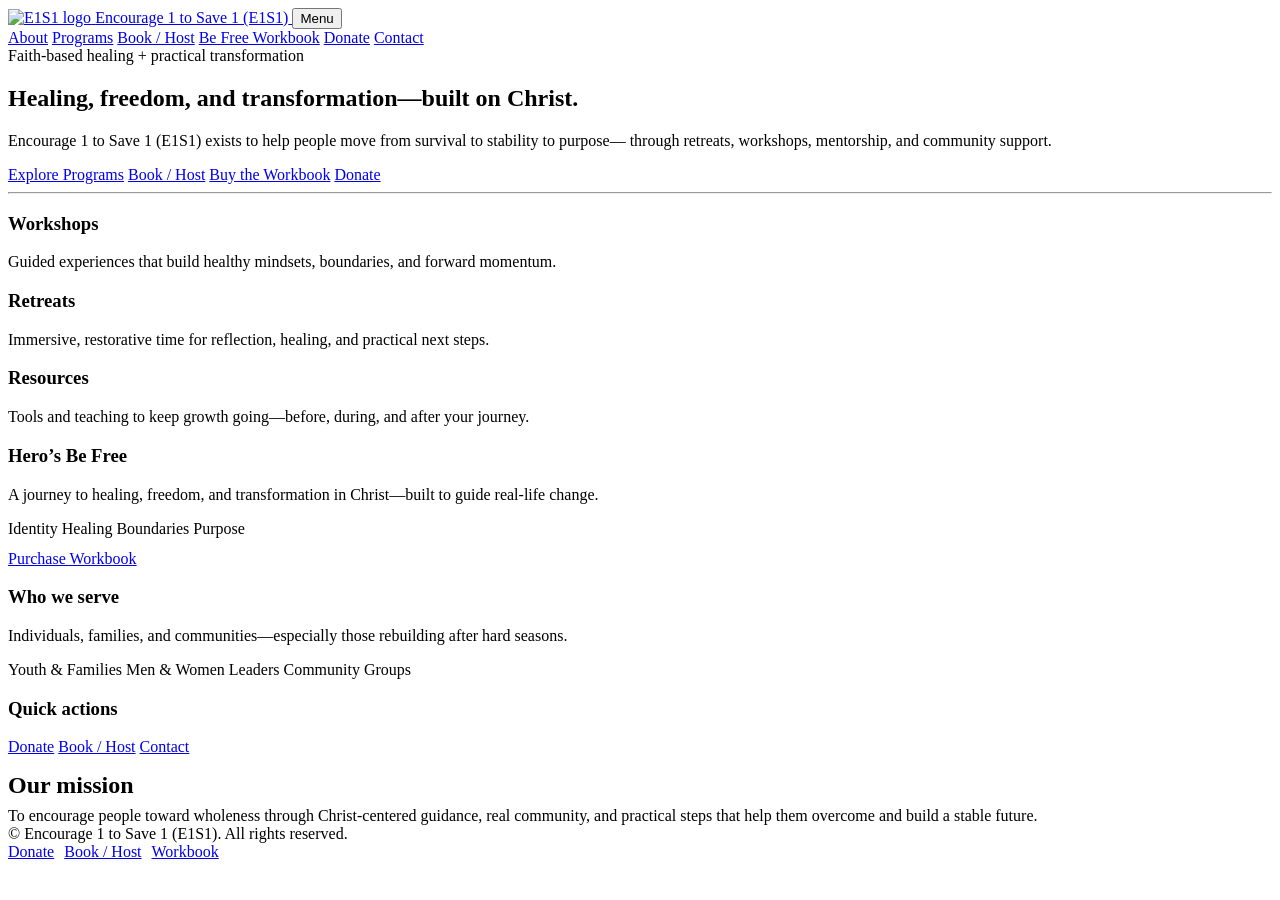
==== index.html @ 74c7cd7f "Add files via upload" ====
<!doctype html>
<html lang="en">
<head>
  <meta charset="utf-8" />
  <meta name="viewport" content="width=device-width,initial-scale=1" />
  <title>Encourage 1 to Save 1 (E1S1) | Healing, Freedom, Transformation</title>
  <meta name="description" content="Encourage 1 to Save 1 (E1S1) is a faith-based movement offering workshops, retreats, and resources that help people heal, grow, and walk in freedom." />
  <link rel="stylesheet" href="assets/css/styles.css" />
</head>
<body>
  <header class="nav">
    <div class="container nav-inner">
      <a class="brand" href="index.html" aria-label="E1S1 Home">
        <img src="assets/img/e1s1-logo.png" alt="E1S1 logo" />
        <span>Encourage 1 to Save 1 (E1S1)</span>
      </a>

      <button class="mobile-toggle" type="button" data-mobile-toggle>Menu</button>

      <nav class="nav-links" data-nav-links>
        <a href="about.html">About</a>
        <a href="programs.html">Programs</a>
        <a href="book.html">Book / Host</a>
        <a href="https://a.co/d/6dPCyoc" target="_blank" rel="noopener">Be Free Workbook</a>
        <a href="donate.html" class="nav-cta">Donate</a>
        <a href="contact.html">Contact</a>
      </nav>
    </div>
  </header>

  <main>
    <section class="hero">
      <div class="container hero-grid">
        <div class="hero-card">
          <div class="kicker"><span class="kicker-dot"></span> Faith-based healing + practical transformation</div>
          <h1>Healing, freedom, and transformation—built on Christ.</h1>
          <p class="lead">
            Encourage 1 to Save 1 (E1S1) exists to help people move from survival to stability to purpose—
            through retreats, workshops, mentorship, and community support.
          </p>

          <div class="actions">
            <a class="btn primary" href="programs.html">Explore Programs</a>
            <a class="btn" href="book.html">Book / Host</a>
            <a class="btn" href="https://a.co/d/6dPCyoc" target="_blank" rel="noopener">Buy the Workbook</a>
            <a class="btn" href="donate.html">Donate</a>
          </div>

          <hr class="sep" />
          <div class="grid-3">
            <div class="card">
              <h3>Workshops</h3>
              <p>Guided experiences that build healthy mindsets, boundaries, and forward momentum.</p>
            </div>
            <div class="card">
              <h3>Retreats</h3>
              <p>Immersive, restorative time for reflection, healing, and practical next steps.</p>
            </div>
            <div class="card">
              <h3>Resources</h3>
              <p>Tools and teaching to keep growth going—before, during, and after your journey.</p>
            </div>
          </div>
        </div>

        <div class="side-stack">
          <div class="mini">
            <h3>Hero’s Be Free</h3>
            <p>A journey to healing, freedom, and transformation in Christ—built to guide real-life change.</p>
            <div class="tag-row">
              <span class="tag">Identity</span>
              <span class="tag">Healing</span>
              <span class="tag">Boundaries</span>
              <span class="tag">Purpose</span>
            </div>
            <div style="margin-top:12px;">
              <a class="btn primary" href="https://a.co/d/6dPCyoc" target="_blank" rel="noopener" style="width:100%;">Purchase Workbook</a>
            </div>
          </div>

          <div class="mini">
            <h3>Who we serve</h3>
            <p>Individuals, families, and communities—especially those rebuilding after hard seasons.</p>
            <div class="tag-row">
              <span class="tag">Youth & Families</span>
              <span class="tag">Men & Women</span>
              <span class="tag">Leaders</span>
              <span class="tag">Community Groups</span>
            </div>
          </div>

          <div class="mini">
            <h3>Quick actions</h3>
            <p>
              <a class="btn" href="donate.html" style="width:100%;margin-top:10px;">Donate</a>
              <a class="btn" href="book.html" style="width:100%;margin-top:10px;">Book / Host</a>
              <a class="btn" href="contact.html" style="width:100%;margin-top:10px;">Contact</a>
            </p>
          </div>
        </div>
      </div>
    </section>

    <section class="section">
      <div class="container">
        <div class="hero-card">
          <h2 style="margin:0 0 8px;">Our mission</h2>
          <p class="lead" style="margin:0;">
            To encourage people toward wholeness through Christ-centered guidance, real community,
            and practical steps that help them overcome and build a stable future.
          </p>
        </div>
      </div>
    </section>
  </main>

  <footer class="footer">
    <div class="container footer-grid">
      <div>© <span data-year></span> Encourage 1 to Save 1 (E1S1). All rights reserved.</div>
      <div style="display:flex;gap:10px;flex-wrap:wrap;">
        <a href="donate.html">Donate</a>
        <a href="book.html">Book / Host</a>
        <a href="https://a.co/d/6dPCyoc" target="_blank" rel="noopener">Workbook</a>
      </div>
    </div>
  </footer>

  <script src="assets/js/main.js"></script>
</body>
</html>
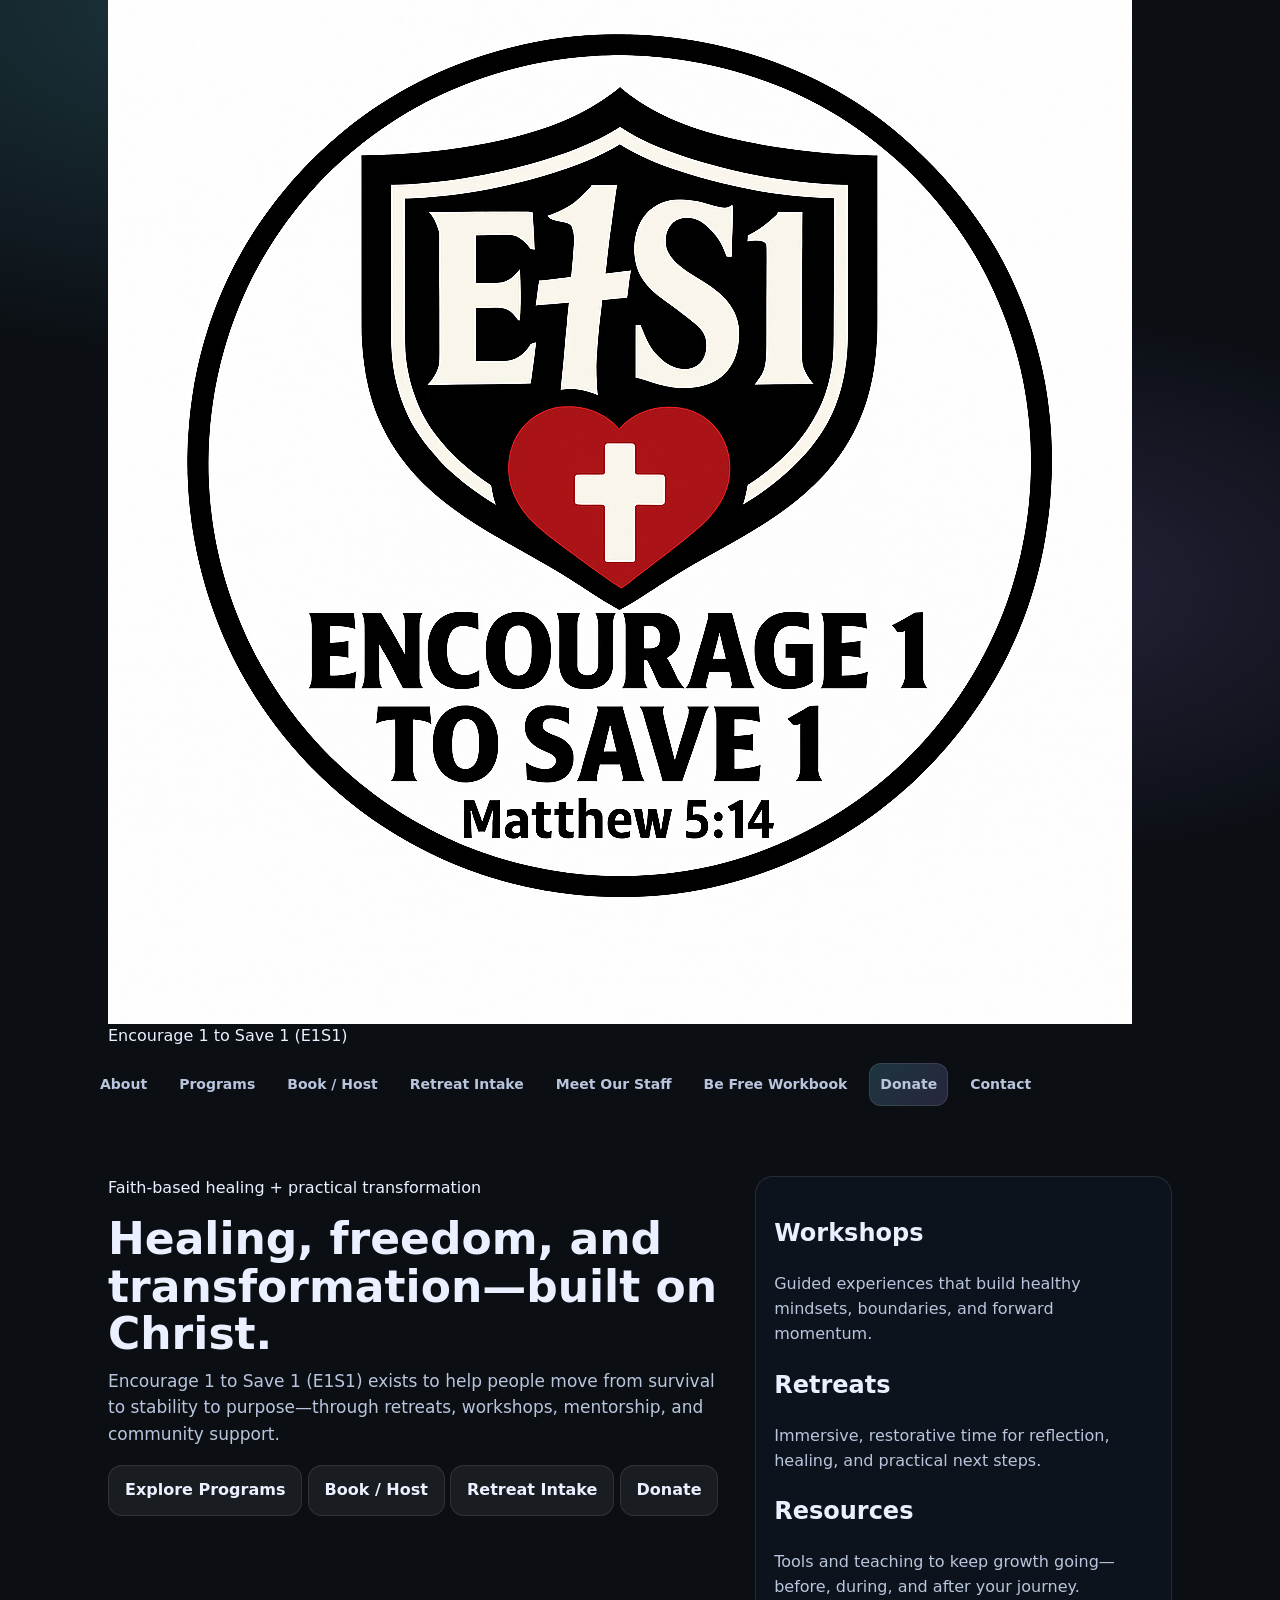
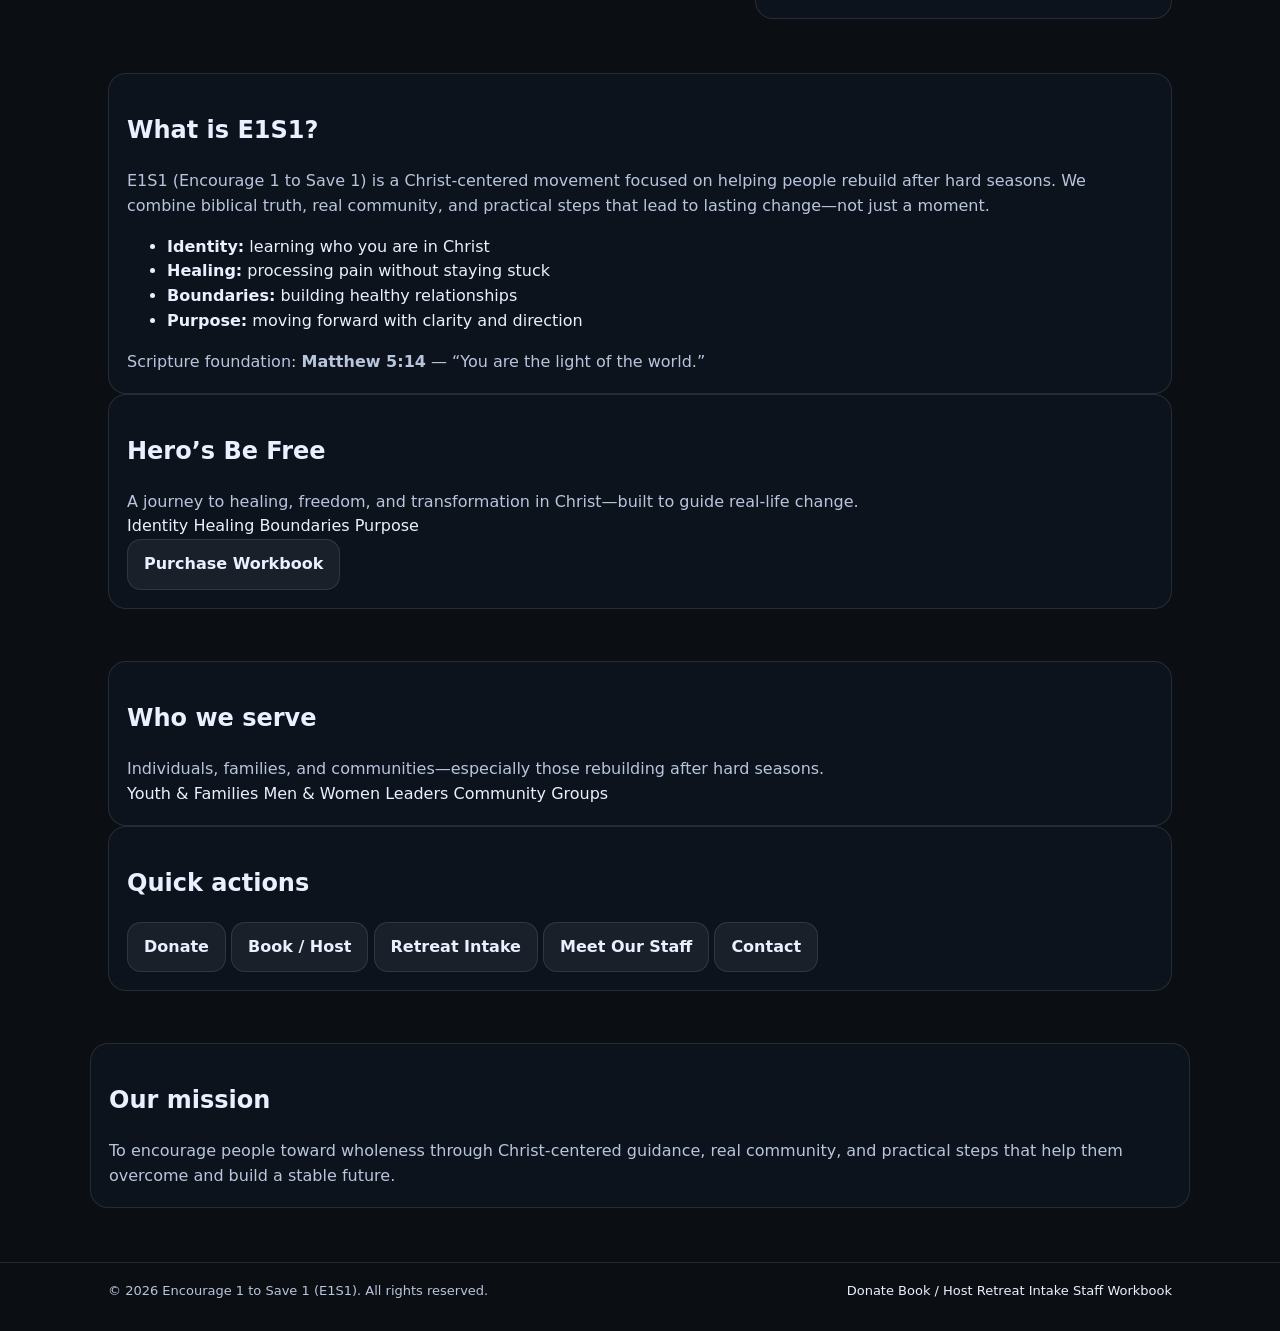
==== commit 190b9dcc: "Add files via upload" ====
--- a/index.html
+++ b/index.html
@@ -1,130 +1,131 @@
-<!doctype html>
+<!DOCTYPE html>
+
 <html lang="en">
 <head>
-  <meta charset="utf-8" />
-  <meta name="viewport" content="width=device-width,initial-scale=1" />
-  <title>Encourage 1 to Save 1 (E1S1) | Healing, Freedom, Transformation</title>
-  <meta name="description" content="Encourage 1 to Save 1 (E1S1) is a faith-based movement offering workshops, retreats, and resources that help people heal, grow, and walk in freedom." />
-  <link rel="stylesheet" href="assets/css/styles.css" />
-</head>
+<meta charset="utf-8"/>
+<meta content="width=device-width,initial-scale=1" name="viewport"/>
+<title>Encourage 1 to Save 1 (E1S1) | Faith-based healing, freedom &amp; transformation</title>
+<meta content="Encourage 1 to Save 1 (E1S1) helps people move from survival to stability to purpose through Christ-centered retreats, workshops, mentorship, and community support." name="description"/>
+<link href="assets/img/e1s1-logo.png" rel="icon"/>
+<link href="assets/css/styles.css" rel="stylesheet"/>
+<script defer="" src="assets/js/main.js"></script>
+<link href="https://www.encourage1tosave1.org/" rel="canonical"/><meta content="Encourage 1 to Save 1 (E1S1) | Faith-based healing, freedom &amp; transformation" property="og:title"/><meta content="Encourage 1 to Save 1 (E1S1) helps people move from survival to stability to purpose through Christ-centered retreats, workshops, mentorship, and community support." property="og:description"/><meta content="website" property="og:type"/><meta content="https://www.encourage1tosave1.org/" property="og:url"/><meta content="https://www.encourage1tosave1.org/assets/img/e1s1-logo.png" property="og:image"/><meta content="summary" name="twitter:card"/><meta content="Encourage 1 to Save 1 (E1S1) | Faith-based healing, freedom &amp; transformation" name="twitter:title"/><meta content="Encourage 1 to Save 1 (E1S1) helps people move from survival to stability to purpose through Christ-centered retreats, workshops, mentorship, and community support." name="twitter:description"/><meta content="https://www.encourage1tosave1.org/assets/img/e1s1-logo.png" name="twitter:image"/><meta content="index,follow" name="robots"/><script type="application/ld+json">{"@context": "https://schema.org", "@type": "Organization", "name": "Encourage 1 to Save 1 (E1S1)", "url": "https://www.encourage1tosave1.org/", "logo": "https://www.encourage1tosave1.org/assets/img/e1s1-logo.png", "sameAs": [], "description": "Faith-based healing and practical transformation through retreats, workshops, mentorship, and community support."}</script><meta content="PASTE_YOUR_GOOGLE_CODE_HERE" name="google-site-verification"/></head>
 <body>
-  <header class="nav">
-    <div class="container nav-inner">
-      <a class="brand" href="index.html" aria-label="E1S1 Home">
-        <img src="assets/img/e1s1-logo.png" alt="E1S1 logo" />
-        <span>Encourage 1 to Save 1 (E1S1)</span>
-      </a>
-
-      <button class="mobile-toggle" type="button" data-mobile-toggle>Menu</button>
-
-      <nav class="nav-links" data-nav-links>
-        <a href="about.html">About</a>
-        <a href="programs.html">Programs</a>
-        <a href="book.html">Book / Host</a>
-        <a href="https://a.co/d/6dPCyoc" target="_blank" rel="noopener">Be Free Workbook</a>
-        <a href="donate.html" class="nav-cta">Donate</a>
-        <a href="contact.html">Contact</a>
-      </nav>
-    </div>
-  </header>
-
-  <main>
-    <section class="hero">
-      <div class="container hero-grid">
-        <div class="hero-card">
-          <div class="kicker"><span class="kicker-dot"></span> Faith-based healing + practical transformation</div>
-          <h1>Healing, freedom, and transformation—built on Christ.</h1>
-          <p class="lead">
-            Encourage 1 to Save 1 (E1S1) exists to help people move from survival to stability to purpose—
-            through retreats, workshops, mentorship, and community support.
-          </p>
-
-          <div class="actions">
-            <a class="btn primary" href="programs.html">Explore Programs</a>
-            <a class="btn" href="book.html">Book / Host</a>
-            <a class="btn" href="https://a.co/d/6dPCyoc" target="_blank" rel="noopener">Buy the Workbook</a>
-            <a class="btn" href="donate.html">Donate</a>
-          </div>
-
-          <hr class="sep" />
-          <div class="grid-3">
-            <div class="card">
-              <h3>Workshops</h3>
-              <p>Guided experiences that build healthy mindsets, boundaries, and forward momentum.</p>
-            </div>
-            <div class="card">
-              <h3>Retreats</h3>
-              <p>Immersive, restorative time for reflection, healing, and practical next steps.</p>
-            </div>
-            <div class="card">
-              <h3>Resources</h3>
-              <p>Tools and teaching to keep growth going—before, during, and after your journey.</p>
-            </div>
-          </div>
-        </div>
-
-        <div class="side-stack">
-          <div class="mini">
-            <h3>Hero’s Be Free</h3>
-            <p>A journey to healing, freedom, and transformation in Christ—built to guide real-life change.</p>
-            <div class="tag-row">
-              <span class="tag">Identity</span>
-              <span class="tag">Healing</span>
-              <span class="tag">Boundaries</span>
-              <span class="tag">Purpose</span>
-            </div>
-            <div style="margin-top:12px;">
-              <a class="btn primary" href="https://a.co/d/6dPCyoc" target="_blank" rel="noopener" style="width:100%;">Purchase Workbook</a>
-            </div>
-          </div>
-
-          <div class="mini">
-            <h3>Who we serve</h3>
-            <p>Individuals, families, and communities—especially those rebuilding after hard seasons.</p>
-            <div class="tag-row">
-              <span class="tag">Youth & Families</span>
-              <span class="tag">Men & Women</span>
-              <span class="tag">Leaders</span>
-              <span class="tag">Community Groups</span>
-            </div>
-          </div>
-
-          <div class="mini">
-            <h3>Quick actions</h3>
-            <p>
-              <a class="btn" href="donate.html" style="width:100%;margin-top:10px;">Donate</a>
-              <a class="btn" href="book.html" style="width:100%;margin-top:10px;">Book / Host</a>
-              <a class="btn" href="contact.html" style="width:100%;margin-top:10px;">Contact</a>
-            </p>
-          </div>
-        </div>
-      </div>
-    </section>
-
-    <section class="section">
-      <div class="container">
-        <div class="hero-card">
-          <h2 style="margin:0 0 8px;">Our mission</h2>
-          <p class="lead" style="margin:0;">
-            To encourage people toward wholeness through Christ-centered guidance, real community,
-            and practical steps that help them overcome and build a stable future.
-          </p>
-        </div>
-      </div>
-    </section>
-  </main>
-
-  <footer class="footer">
-    <div class="container footer-grid">
-      <div>© <span data-year></span> Encourage 1 to Save 1 (E1S1). All rights reserved.</div>
-      <div style="display:flex;gap:10px;flex-wrap:wrap;">
-        <a href="donate.html">Donate</a>
-        <a href="book.html">Book / Host</a>
-        <a href="https://a.co/d/6dPCyoc" target="_blank" rel="noopener">Workbook</a>
-      </div>
-    </div>
-  </footer>
-
-  <script src="assets/js/main.js"></script>
+<header class="site-header">
+<div class="container header-top">
+<a aria-label="E1S1 Home" class="logo-center" href="index.html">
+<img alt="E1S1 logo" class="logo-img" src="assets/img/e1s1-logo.png"/>
+</a>
+<div class="site-title">Encourage 1 to Save 1 (E1S1)</div>
+</div>
+<div class="container nav-inner">
+<button aria-controls="primary-nav" aria-expanded="false" class="mobile-toggle" data-mobile-toggle="" type="button">Menu</button>
+<nav class="nav-links" data-nav-links="" id="primary-nav">
+<a href="about.html">About</a>
+<a href="programs.html">Programs</a>
+<a href="book.html">Book / Host</a>
+<a href="intake.html">Retreat Intake</a>
+<a href="staff.html">Meet Our Staff</a>
+<a href="https://a.co/d/6dPCyoc" rel="noopener" target="_blank">Be Free Workbook</a>
+<a class="nav-cta" href="donate.html">Donate</a>
+<a href="contact.html">Contact</a>
+</nav>
+</div>
+</header>
+<main>
+<section class="hero">
+<div class="container hero-grid">
+<div>
+<div class="pill">Faith-based healing + practical transformation</div>
+<h1>Healing, freedom, and transformation—built on Christ.</h1>
+<p class="lead">Encourage 1 to Save 1 (E1S1) exists to help people move from survival to stability to purpose—through retreats, workshops, mentorship, and community support.</p>
+<div class="cta-row">
+<a class="btn" href="programs.html">Explore Programs</a>
+<a class="btn ghost" href="book.html">Book / Host</a>
+<a class="btn ghost" href="intake.html">Retreat Intake</a>
+<a class="btn" href="donate.html">Donate</a>
+</div>
+</div>
+<div class="card">
+<h2>Workshops</h2>
+<p class="muted">Guided experiences that build healthy mindsets, boundaries, and forward momentum.</p>
+<div class="divider"></div>
+<h2>Retreats</h2>
+<p class="muted">Immersive, restorative time for reflection, healing, and practical next steps.</p>
+<div class="divider"></div>
+<h2>Resources</h2>
+<p class="muted">Tools and teaching to keep growth going—before, during, and after your journey.</p>
+</div>
+</div>
+</section>
+<section class="section">
+<div class="container grid two">
+<article class="card">
+<h2>What is E1S1?</h2>
+<p class="muted">E1S1 (Encourage 1 to Save 1) is a Christ-centered movement focused on helping people rebuild after hard seasons. We combine biblical truth, real community, and practical steps that lead to lasting change—not just a moment.</p>
+<ul class="muted">
+<li><strong>Identity:</strong> learning who you are in Christ</li>
+<li><strong>Healing:</strong> processing pain without staying stuck</li>
+<li><strong>Boundaries:</strong> building healthy relationships</li>
+<li><strong>Purpose:</strong> moving forward with clarity and direction</li>
+</ul>
+<p class="muted">Scripture foundation: <strong>Matthew 5:14</strong> — “You are the light of the world.”</p>
+</article>
+<article class="card">
+<h2>Hero’s Be Free</h2>
+<p class="muted">A journey to healing, freedom, and transformation in Christ—built to guide real-life change.</p>
+<div class="chip-row">
+<span class="chip">Identity</span>
+<span class="chip">Healing</span>
+<span class="chip">Boundaries</span>
+<span class="chip">Purpose</span>
+</div>
+<a class="btn" href="https://a.co/d/6dPCyoc" rel="noopener" target="_blank">Purchase Workbook</a>
+</article>
+</div>
+</section>
+<section class="section">
+<div class="container grid two">
+<article class="card">
+<h2>Who we serve</h2>
+<p class="muted">Individuals, families, and communities—especially those rebuilding after hard seasons.</p>
+<div class="chip-row">
+<span class="chip">Youth &amp; Families</span>
+<span class="chip">Men &amp; Women</span>
+<span class="chip">Leaders</span>
+<span class="chip">Community Groups</span>
+</div>
+</article>
+<article class="card">
+<h2>Quick actions</h2>
+<div class="stack">
+<a class="btn" href="donate.html">Donate</a>
+<a class="btn ghost" href="book.html">Book / Host</a>
+<a class="btn ghost" href="intake.html">Retreat Intake</a>
+<a class="btn ghost" href="staff.html">Meet Our Staff</a>
+<a class="btn ghost" href="contact.html">Contact</a>
+</div>
+</article>
+</div>
+</section>
+<section class="section">
+<div class="container card">
+<h2>Our mission</h2>
+<p class="muted">To encourage people toward wholeness through Christ-centered guidance, real community, and practical steps that help them overcome and build a stable future.</p>
+</div>
+</section>
+</main>
+<footer class="footer">
+<div class="container footer-grid">
+<div>© <span data-year=""></span> Encourage 1 to Save 1 (E1S1). All rights reserved.</div>
+<div class="footer-links">
+<a href="donate.html">Donate</a>
+<a href="book.html">Book / Host</a>
+<a href="intake.html">Retreat Intake</a>
+<a href="staff.html">Staff</a>
+<a href="https://a.co/d/6dPCyoc" rel="noopener" target="_blank">Workbook</a>
+</div>
+</div>
+</footer>
 </body>
 </html>
--- a/assets/css/styles.css
+++ b/assets/css/styles.css
@@ -0,0 +1,195 @@
+:root{
+  --bg:#0b0f14;
+  --card:#101824;
+  --text:#eaf0ff;
+  --muted:#b9c5dd;
+  --brand:#6ee7ff;
+  --brand2:#a78bfa;
+  --line:rgba(255,255,255,.10);
+  --shadow: 0 18px 50px rgba(0,0,0,.35);
+  --radius:18px;
+  --max:1100px;
+}
+
+*{box-sizing:border-box}
+html,body{margin:0;padding:0}
+body{
+  font-family: ui-sans-serif, system-ui, -apple-system, Segoe UI, Roboto, Helvetica, Arial;
+  background: radial-gradient(1200px 600px at 20% 0%, rgba(110,231,255,.18), transparent 60%),
+              radial-gradient(900px 500px at 80% 20%, rgba(167,139,250,.16), transparent 55%),
+              var(--bg);
+  color:var(--text);
+  line-height:1.55;
+}
+a{color:inherit;text-decoration:none}
+img{max-width:100%;display:block}
+
+.container{max-width:var(--max);margin:0 auto;padding:0 18px}
+.nav{
+  position:sticky;top:0;z-index:50;
+  backdrop-filter: blur(12px);
+  background: rgba(11,15,20,.70);
+  border-bottom:1px solid var(--line);
+}
+.nav-inner{
+  display:flex;align-items:center;justify-content:space-between;
+  padding:14px 0;
+}
+.brand{
+  display:flex;gap:10px;align-items:center;font-weight:800;letter-spacing:.3px
+}
+.brand img{
+  width:38px;height:38px;border-radius:12px;object-fit:cover;
+  box-shadow: var(--shadow);
+}
+
+.nav-links{display:flex;gap:12px;align-items:center}
+.nav-links a{
+  color:var(--muted);font-weight:650;font-size:14px;
+  padding:10px 10px;border-radius:12px;
+}
+.nav-links a:hover{color:var(--text);background:rgba(255,255,255,.06)}
+.nav-cta{
+  padding:10px 14px;border-radius:14px;
+  background: linear-gradient(135deg, rgba(110,231,255,.18), rgba(167,139,250,.18));
+  border:1px solid var(--line);
+  font-weight:800;
+}
+.nav-cta:hover{border-color:rgba(255,255,255,.22)}
+
+.mobile-toggle{
+  display:none;border:1px solid var(--line);background:rgba(255,255,255,.05);
+  padding:10px 12px;border-radius:14px;color:var(--text);font-weight:700
+}
+
+.hero{
+  padding:56px 0 28px;
+}
+.hero-grid{
+  display:grid;grid-template-columns: 1.2fr .8fr;gap:22px;align-items:stretch;
+}
+.hero-card{
+  border:1px solid var(--line);
+  background: linear-gradient(180deg, rgba(16,24,36,.95), rgba(16,24,36,.55));
+  border-radius:var(--radius);
+  padding:26px;
+  box-shadow: var(--shadow);
+}
+.kicker{
+  display:inline-flex;gap:10px;align-items:center;
+  padding:8px 12px;border-radius:999px;
+  background:rgba(255,255,255,.06);border:1px solid var(--line);
+  color:var(--muted);font-weight:700;font-size:13px;
+}
+.kicker-dot{
+  width:8px;height:8px;border-radius:99px;
+  background: linear-gradient(135deg, var(--brand), var(--brand2));
+}
+h1{font-size:44px;line-height:1.08;margin:14px 0 10px}
+p.lead{color:var(--muted);font-size:17px;margin:0 0 18px}
+.actions{display:flex;gap:12px;flex-wrap:wrap;margin-top:18px}
+.btn{
+  display:inline-flex;align-items:center;justify-content:center;
+  padding:12px 16px;border-radius:14px;
+  border:1px solid var(--line);
+  background:rgba(255,255,255,.06);
+  font-weight:800;
+}
+.btn.primary{
+  background: linear-gradient(135deg, rgba(110,231,255,.22), rgba(167,139,250,.22));
+}
+.btn:hover{border-color:rgba(255,255,255,.22)}
+
+.side-stack{display:flex;flex-direction:column;gap:14px}
+.mini{
+  border:1px solid var(--line);
+  background: rgba(16,24,36,.55);
+  border-radius:var(--radius);
+  padding:18px;
+}
+.mini h3{margin:0 0 6px;font-size:16px}
+.mini p{margin:0;color:var(--muted);font-size:14px}
+.tag-row{display:flex;flex-wrap:wrap;gap:8px;margin-top:12px}
+.tag{
+  font-size:12px;color:var(--muted);
+  border:1px solid var(--line);
+  padding:7px 10px;border-radius:999px;
+  background:rgba(255,255,255,.04);
+}
+
+.section{padding:26px 0}
+.grid-3{display:grid;grid-template-columns:repeat(3,1fr);gap:14px}
+.card{
+  border:1px solid var(--line);
+  background: rgba(16,24,36,.55);
+  border-radius:var(--radius);
+  padding:18px;
+}
+.card h3{margin:0 0 6px}
+.card p{margin:0;color:var(--muted)}
+hr.sep{border:0;border-top:1px solid var(--line);margin:18px 0}
+
+.page-title{
+  padding:28px 0 10px;
+}
+.page-title h1{font-size:34px;margin:0 0 8px}
+.page-title p{color:var(--muted);margin:0}
+
+.two-col{display:grid;grid-template-columns: 1fr 1fr;gap:14px}
+.list{margin:10px 0 0;padding-left:18px;color:var(--muted)}
+.list li{margin:8px 0}
+
+.form{
+  display:grid;gap:12px;margin-top:10px
+}
+.input{
+  width:100%;padding:12px 12px;border-radius:14px;
+  border:1px solid var(--line);
+  background:rgba(255,255,255,.05);color:var(--text);
+  outline:none;
+}
+textarea.input{min-height:140px;resize:vertical}
+.small{color:var(--muted);font-size:13px;margin:6px 0 0}
+
+.footer{
+  margin-top:28px;
+  border-top:1px solid var(--line);
+  padding:18px 0 30px;
+  color:var(--muted);
+  font-size:13px;
+}
+.footer a{color:var(--text)}
+.footer-grid{
+  display:flex;flex-wrap:wrap;gap:12px;justify-content:space-between;align-items:center
+}
+
+.notice{
+  border:1px dashed rgba(255,255,255,.22);
+  background: rgba(255,255,255,.04);
+  border-radius: var(--radius);
+  padding:14px;
+  color: var(--muted);
+  font-size:14px;
+}
+
+/* Responsive */
+@media (max-width: 900px){
+  h1{font-size:36px}
+  .hero-grid{grid-template-columns:1fr}
+  .grid-3{grid-template-columns:1fr}
+  .two-col{grid-template-columns:1fr}
+  .mobile-toggle{display:inline-flex}
+  .nav-links{
+    display:none;
+    position:absolute;left:18px;right:18px;top:64px;
+    background: rgba(11,15,20,.96);
+    border:1px solid var(--line);
+    border-radius:18px;
+    padding:12px;
+    flex-direction:column;
+    align-items:stretch;
+    gap:6px;
+  }
+  .nav-links.show{display:flex}
+  .nav-links a{width:100%}
+}
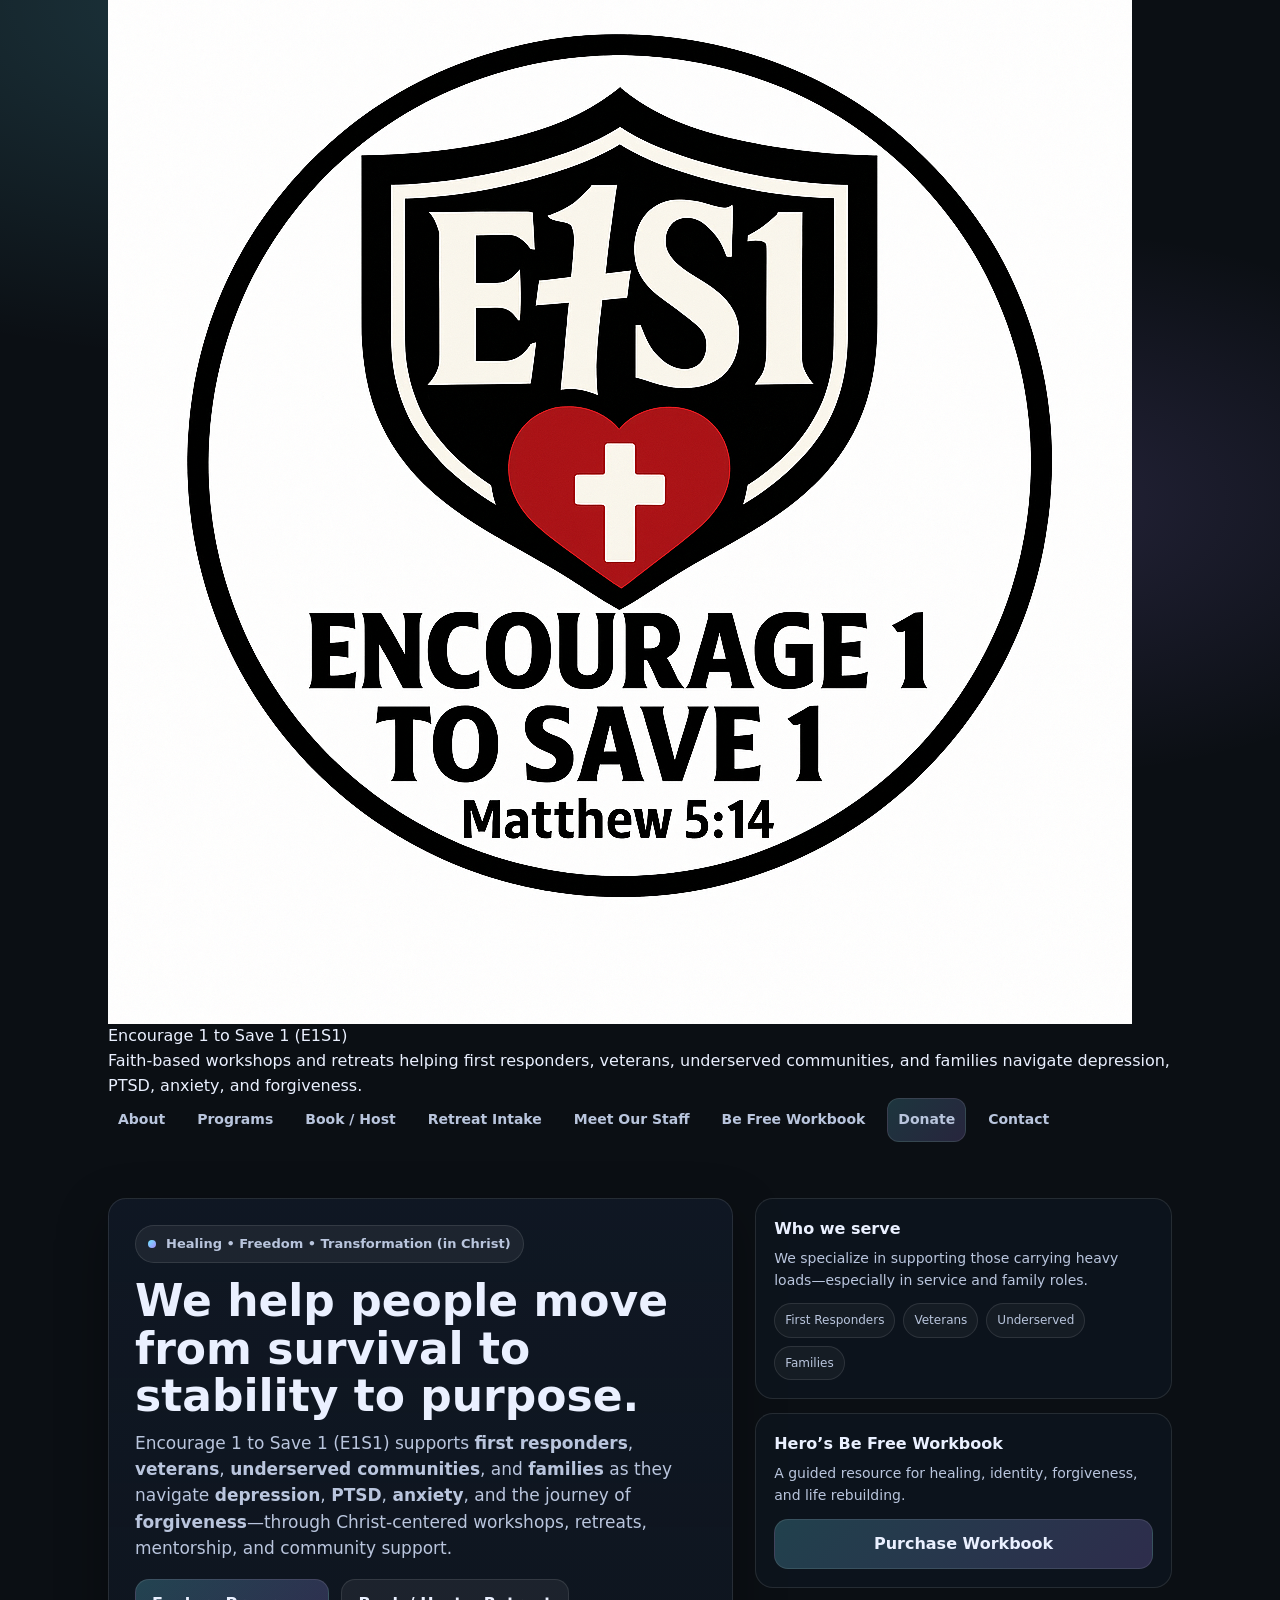
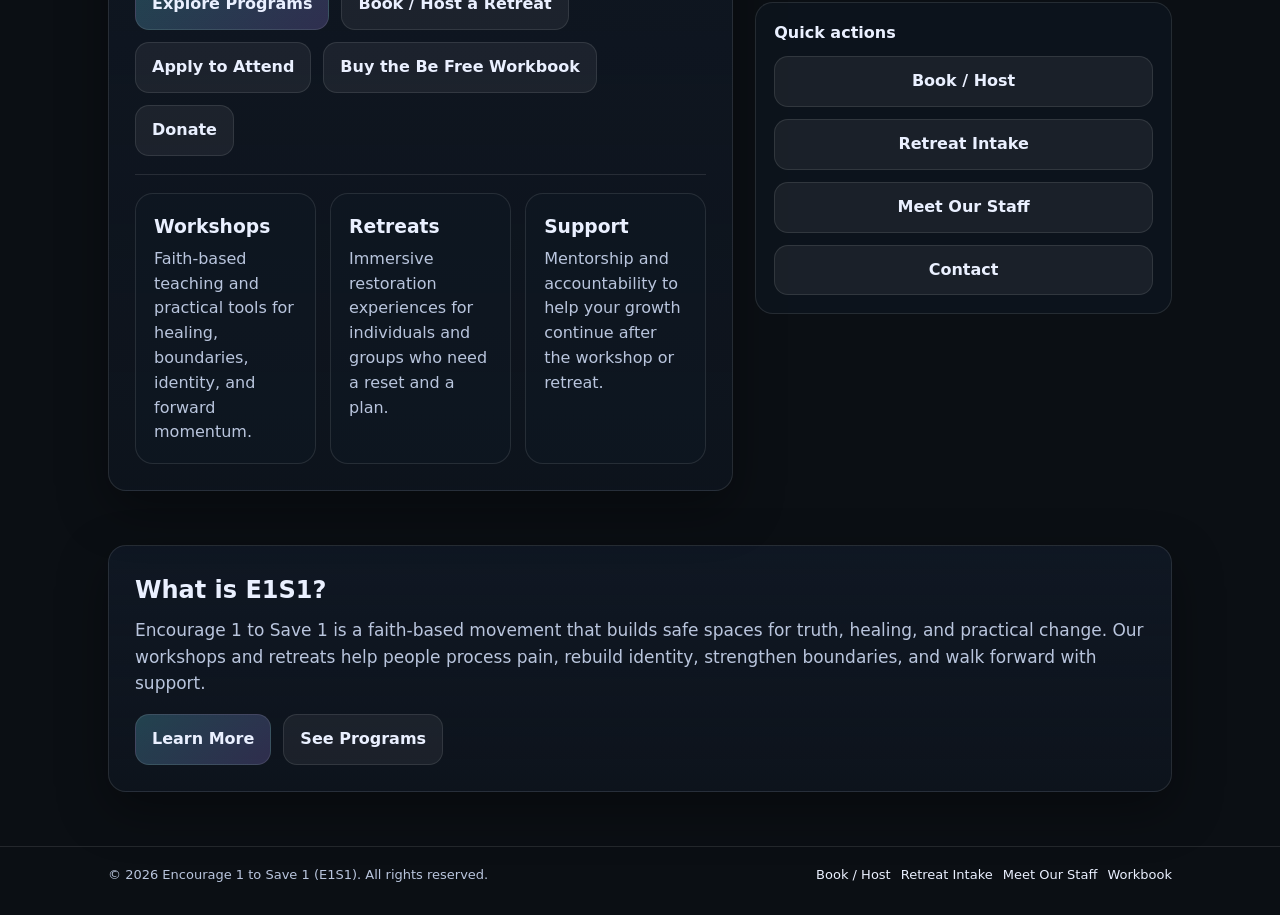
==== commit 410f9339: "Add files via upload" ====
--- a/index.html
+++ b/index.html
@@ -1,131 +1,156 @@
-<!DOCTYPE html>
-
+<!doctype html>
 <html lang="en">
 <head>
-<meta charset="utf-8"/>
-<meta content="width=device-width,initial-scale=1" name="viewport"/>
-<title>Encourage 1 to Save 1 (E1S1) | Faith-based healing, freedom &amp; transformation</title>
-<meta content="Encourage 1 to Save 1 (E1S1) helps people move from survival to stability to purpose through Christ-centered retreats, workshops, mentorship, and community support." name="description"/>
-<link href="assets/img/e1s1-logo.png" rel="icon"/>
-<link href="assets/css/styles.css" rel="stylesheet"/>
-<script defer="" src="assets/js/main.js"></script>
-<link href="https://www.encourage1tosave1.org/" rel="canonical"/><meta content="Encourage 1 to Save 1 (E1S1) | Faith-based healing, freedom &amp; transformation" property="og:title"/><meta content="Encourage 1 to Save 1 (E1S1) helps people move from survival to stability to purpose through Christ-centered retreats, workshops, mentorship, and community support." property="og:description"/><meta content="website" property="og:type"/><meta content="https://www.encourage1tosave1.org/" property="og:url"/><meta content="https://www.encourage1tosave1.org/assets/img/e1s1-logo.png" property="og:image"/><meta content="summary" name="twitter:card"/><meta content="Encourage 1 to Save 1 (E1S1) | Faith-based healing, freedom &amp; transformation" name="twitter:title"/><meta content="Encourage 1 to Save 1 (E1S1) helps people move from survival to stability to purpose through Christ-centered retreats, workshops, mentorship, and community support." name="twitter:description"/><meta content="https://www.encourage1tosave1.org/assets/img/e1s1-logo.png" name="twitter:image"/><meta content="index,follow" name="robots"/><script type="application/ld+json">{"@context": "https://schema.org", "@type": "Organization", "name": "Encourage 1 to Save 1 (E1S1)", "url": "https://www.encourage1tosave1.org/", "logo": "https://www.encourage1tosave1.org/assets/img/e1s1-logo.png", "sameAs": [], "description": "Faith-based healing and practical transformation through retreats, workshops, mentorship, and community support."}</script><meta content="PASTE_YOUR_GOOGLE_CODE_HERE" name="google-site-verification"/></head>
+  <meta charset="utf-8" />
+  <meta name="viewport" content="width=device-width,initial-scale=1" />
+  <title>Encourage 1 to Save 1 (E1S1) | Workshops & Retreats</title>
+  <meta name="description" content="E1S1 helps first responders, veterans, underserved communities, and families navigate depression, PTSD, anxiety, and forgiveness through faith-based workshops and retreats." />
+  <link rel="canonical" href="https://www.encourage1tosave1.org/" />
+  <meta property="og:title" content="Encourage 1 to Save 1 (E1S1) | Workshops & Retreats" />
+  <meta property="og:description" content="E1S1 helps first responders, veterans, underserved communities, and families navigate depression, PTSD, anxiety, and forgiveness through faith-based workshops and retreats." />
+  <meta property="og:type" content="website" />
+  <meta property="og:url" content="https://www.encourage1tosave1.org/" />
+  <meta property="og:image" content="https://www.encourage1tosave1.org/assets/img/e1s1-logo.png" />
+  <meta name="twitter:card" content="summary_large_image" />
+  <meta name="twitter:title" content="Encourage 1 to Save 1 (E1S1) | Workshops & Retreats" />
+  <meta name="twitter:description" content="E1S1 helps first responders, veterans, underserved communities, and families navigate depression, PTSD, anxiety, and forgiveness through faith-based workshops and retreats." />
+  <!-- Google Search Console verification (replace once you have it):
+  <meta name="google-site-verification" content="PASTE_YOUR_GOOGLE_CODE_HERE" />
+  -->
+  <link rel="stylesheet" href="assets/css/styles.css" />
+  <script type="application/ld+json">
+  {
+    "@context":"https://schema.org",
+    "@type":"Organization",
+    "name":"Encourage 1 to Save 1 (E1S1)",
+    "url":"https://www.encourage1tosave1.org/",
+    "logo":"https://www.encourage1tosave1.org/assets/img/e1s1-logo.png",
+    "description":"Faith-based workshops and retreats helping first responders, veterans, underserved communities, and families navigate depression, PTSD, anxiety, and forgiveness."
+  }
+  </script>
+</head>
 <body>
-<header class="site-header">
-<div class="container header-top">
-<a aria-label="E1S1 Home" class="logo-center" href="index.html">
-<img alt="E1S1 logo" class="logo-img" src="assets/img/e1s1-logo.png"/>
-</a>
-<div class="site-title">Encourage 1 to Save 1 (E1S1)</div>
-</div>
-<div class="container nav-inner">
-<button aria-controls="primary-nav" aria-expanded="false" class="mobile-toggle" data-mobile-toggle="" type="button">Menu</button>
-<nav class="nav-links" data-nav-links="" id="primary-nav">
-<a href="about.html">About</a>
-<a href="programs.html">Programs</a>
-<a href="book.html">Book / Host</a>
-<a href="intake.html">Retreat Intake</a>
-<a href="staff.html">Meet Our Staff</a>
-<a href="https://a.co/d/6dPCyoc" rel="noopener" target="_blank">Be Free Workbook</a>
-<a class="nav-cta" href="donate.html">Donate</a>
-<a href="contact.html">Contact</a>
-</nav>
-</div>
-</header>
-<main>
-<section class="hero">
-<div class="container hero-grid">
-<div>
-<div class="pill">Faith-based healing + practical transformation</div>
-<h1>Healing, freedom, and transformation—built on Christ.</h1>
-<p class="lead">Encourage 1 to Save 1 (E1S1) exists to help people move from survival to stability to purpose—through retreats, workshops, mentorship, and community support.</p>
-<div class="cta-row">
-<a class="btn" href="programs.html">Explore Programs</a>
-<a class="btn ghost" href="book.html">Book / Host</a>
-<a class="btn ghost" href="intake.html">Retreat Intake</a>
-<a class="btn" href="donate.html">Donate</a>
-</div>
-</div>
-<div class="card">
-<h2>Workshops</h2>
-<p class="muted">Guided experiences that build healthy mindsets, boundaries, and forward momentum.</p>
-<div class="divider"></div>
-<h2>Retreats</h2>
-<p class="muted">Immersive, restorative time for reflection, healing, and practical next steps.</p>
-<div class="divider"></div>
-<h2>Resources</h2>
-<p class="muted">Tools and teaching to keep growth going—before, during, and after your journey.</p>
-</div>
-</div>
-</section>
-<section class="section">
-<div class="container grid two">
-<article class="card">
-<h2>What is E1S1?</h2>
-<p class="muted">E1S1 (Encourage 1 to Save 1) is a Christ-centered movement focused on helping people rebuild after hard seasons. We combine biblical truth, real community, and practical steps that lead to lasting change—not just a moment.</p>
-<ul class="muted">
-<li><strong>Identity:</strong> learning who you are in Christ</li>
-<li><strong>Healing:</strong> processing pain without staying stuck</li>
-<li><strong>Boundaries:</strong> building healthy relationships</li>
-<li><strong>Purpose:</strong> moving forward with clarity and direction</li>
-</ul>
-<p class="muted">Scripture foundation: <strong>Matthew 5:14</strong> — “You are the light of the world.”</p>
-</article>
-<article class="card">
-<h2>Hero’s Be Free</h2>
-<p class="muted">A journey to healing, freedom, and transformation in Christ—built to guide real-life change.</p>
-<div class="chip-row">
-<span class="chip">Identity</span>
-<span class="chip">Healing</span>
-<span class="chip">Boundaries</span>
-<span class="chip">Purpose</span>
-</div>
-<a class="btn" href="https://a.co/d/6dPCyoc" rel="noopener" target="_blank">Purchase Workbook</a>
-</article>
-</div>
-</section>
-<section class="section">
-<div class="container grid two">
-<article class="card">
-<h2>Who we serve</h2>
-<p class="muted">Individuals, families, and communities—especially those rebuilding after hard seasons.</p>
-<div class="chip-row">
-<span class="chip">Youth &amp; Families</span>
-<span class="chip">Men &amp; Women</span>
-<span class="chip">Leaders</span>
-<span class="chip">Community Groups</span>
-</div>
-</article>
-<article class="card">
-<h2>Quick actions</h2>
-<div class="stack">
-<a class="btn" href="donate.html">Donate</a>
-<a class="btn ghost" href="book.html">Book / Host</a>
-<a class="btn ghost" href="intake.html">Retreat Intake</a>
-<a class="btn ghost" href="staff.html">Meet Our Staff</a>
-<a class="btn ghost" href="contact.html">Contact</a>
-</div>
-</article>
-</div>
-</section>
-<section class="section">
-<div class="container card">
-<h2>Our mission</h2>
-<p class="muted">To encourage people toward wholeness through Christ-centered guidance, real community, and practical steps that help them overcome and build a stable future.</p>
-</div>
-</section>
-</main>
-<footer class="footer">
-<div class="container footer-grid">
-<div>© <span data-year=""></span> Encourage 1 to Save 1 (E1S1). All rights reserved.</div>
-<div class="footer-links">
-<a href="donate.html">Donate</a>
-<a href="book.html">Book / Host</a>
-<a href="intake.html">Retreat Intake</a>
-<a href="staff.html">Staff</a>
-<a href="https://a.co/d/6dPCyoc" rel="noopener" target="_blank">Workbook</a>
-</div>
-</div>
-</footer>
+  <header class="topbar">
+    <div class="container topbar-inner">
+      <a class="brand-center" href="index.html" aria-label="E1S1 Home">
+        <img src="assets/img/e1s1-logo.png" alt="E1S1 logo" />
+        <div class="title">Encourage 1 to Save 1 (E1S1)</div>
+        <div class="subtitle">Faith-based workshops and retreats helping first responders, veterans, underserved communities, and families navigate depression, PTSD, anxiety, and forgiveness.</div>
+      </a>
+
+      <div class="nav-row">
+        <button class="mobile-toggle" type="button" data-mobile-toggle>Menu</button>
+        <nav class="nav-links" data-nav-links>
+          <a href="about.html">About</a>
+          <a href="programs.html">Programs</a>
+          <a href="book.html">Book / Host</a>
+          <a href="intake.html">Retreat Intake</a>
+          <a href="staff.html">Meet Our Staff</a>
+          <a href="https://a.co/d/6dPCyoc" target="_blank" rel="noopener">Be Free Workbook</a>
+          <a href="donate.html" class="nav-cta">Donate</a>
+          <a href="contact.html">Contact</a>
+        </nav>
+      </div>
+    </div>
+  </header>
+  <main>
+    <section class="hero">
+      <div class="container hero-grid">
+        <div class="hero-card">
+          <div class="kicker"><span class="kicker-dot"></span> Healing • Freedom • Transformation (in Christ)</div>
+          <h1>We help people move from survival to stability to purpose.</h1>
+          <p class="lead">
+            Encourage 1 to Save 1 (E1S1) supports <strong>first responders</strong>, <strong>veterans</strong>,
+            <strong>underserved communities</strong>, and <strong>families</strong> as they navigate
+            <strong>depression</strong>, <strong>PTSD</strong>, <strong>anxiety</strong>, and the journey of
+            <strong>forgiveness</strong>—through Christ-centered workshops, retreats, mentorship, and community support.
+          </p>
+
+          <div class="actions">
+            <a class="btn primary" href="programs.html">Explore Programs</a>
+            <a class="btn" href="book.html">Book / Host a Retreat</a>
+            <a class="btn" href="intake.html">Apply to Attend</a>
+            <a class="btn" href="https://a.co/d/6dPCyoc" target="_blank" rel="noopener">Buy the Be Free Workbook</a>
+            <a class="btn" href="donate.html">Donate</a>
+          </div>
+
+          <hr class="sep" />
+          <div class="grid-3">
+            <div class="card">
+              <h3>Workshops</h3>
+              <p>Faith-based teaching and practical tools for healing, boundaries, identity, and forward momentum.</p>
+            </div>
+            <div class="card">
+              <h3>Retreats</h3>
+              <p>Immersive restoration experiences for individuals and groups who need a reset and a plan.</p>
+            </div>
+            <div class="card">
+              <h3>Support</h3>
+              <p>Mentorship and accountability to help your growth continue after the workshop or retreat.</p>
+            </div>
+          </div>
+        </div>
+
+        <div class="side-stack">
+          <div class="mini">
+            <h3>Who we serve</h3>
+            <p>We specialize in supporting those carrying heavy loads—especially in service and family roles.</p>
+            <div class="tag-row">
+              <span class="tag">First Responders</span>
+              <span class="tag">Veterans</span>
+              <span class="tag">Underserved</span>
+              <span class="tag">Families</span>
+            </div>
+          </div>
+
+          <div class="mini">
+            <h3>Hero’s Be Free Workbook</h3>
+            <p>A guided resource for healing, identity, forgiveness, and life rebuilding.</p>
+            <div class="actions" style="margin-top:12px;">
+              <a class="btn primary" href="https://a.co/d/6dPCyoc" target="_blank" rel="noopener" style="width:100%;">Purchase Workbook</a>
+            </div>
+          </div>
+
+          <div class="mini">
+            <h3>Quick actions</h3>
+            <div class="actions" style="margin-top:10px;">
+              <a class="btn" href="book.html" style="width:100%;">Book / Host</a>
+              <a class="btn" href="intake.html" style="width:100%;">Retreat Intake</a>
+              <a class="btn" href="staff.html" style="width:100%;">Meet Our Staff</a>
+              <a class="btn" href="contact.html" style="width:100%;">Contact</a>
+            </div>
+          </div>
+        </div>
+      </div>
+    </section>
+
+    <section class="section">
+      <div class="container">
+        <div class="hero-card">
+          <h2 style="margin:0 0 8px;">What is E1S1?</h2>
+          <p class="lead" style="margin:0;">
+            Encourage 1 to Save 1 is a faith-based movement that builds safe spaces for truth, healing, and practical change.
+            Our workshops and retreats help people process pain, rebuild identity, strengthen boundaries, and walk forward with support.
+          </p>
+          <div class="actions">
+            <a class="btn primary" href="about.html">Learn More</a>
+            <a class="btn" href="programs.html">See Programs</a>
+          </div>
+        </div>
+      </div>
+    </section>
+  </main>
+  <footer class="footer">
+    <div class="container footer-grid">
+      <div>© <span data-year></span> Encourage 1 to Save 1 (E1S1). All rights reserved.</div>
+      <div style="display:flex;gap:10px;flex-wrap:wrap;">
+        <a href="book.html">Book / Host</a>
+        <a href="intake.html">Retreat Intake</a>
+        <a href="staff.html">Meet Our Staff</a>
+        <a href="https://a.co/d/6dPCyoc" target="_blank" rel="noopener">Workbook</a>
+      </div>
+    </div>
+  </footer>
+  <script src="assets/js/main.js"></script>
 </body>
 </html>
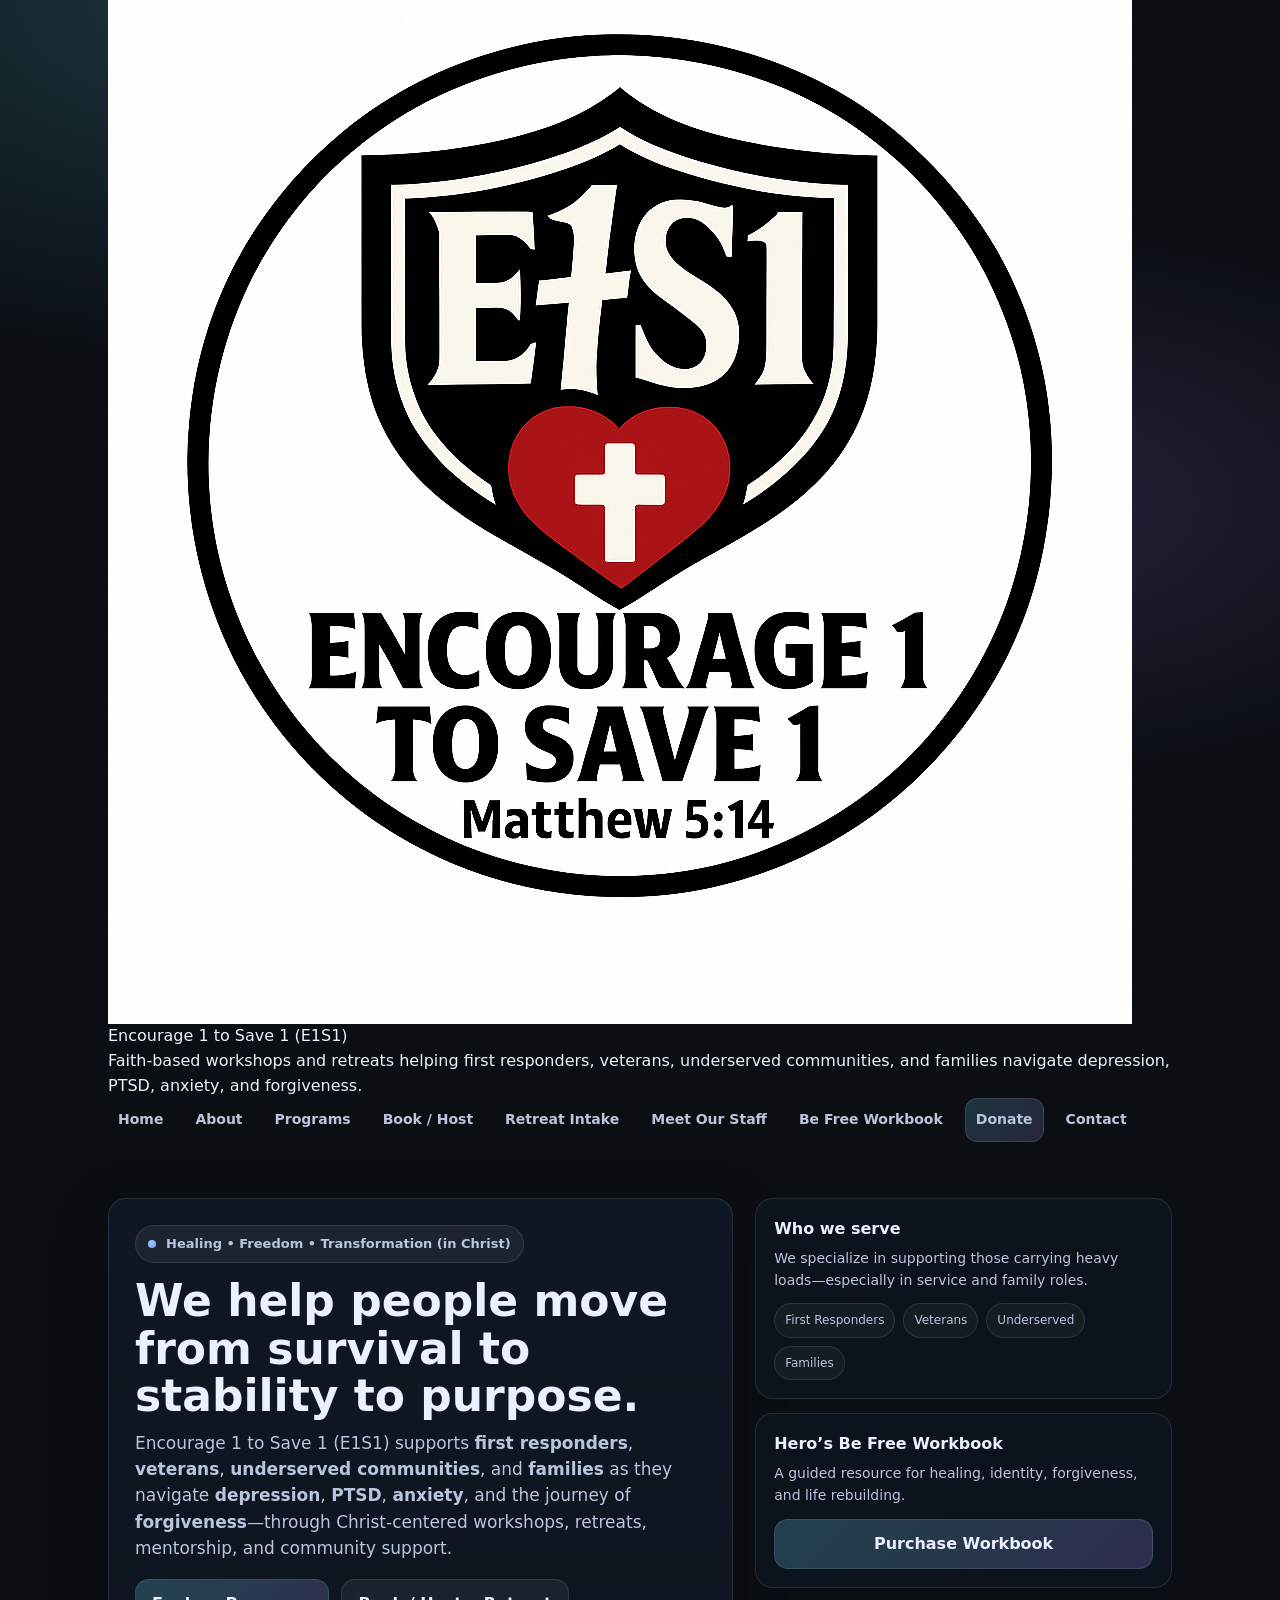
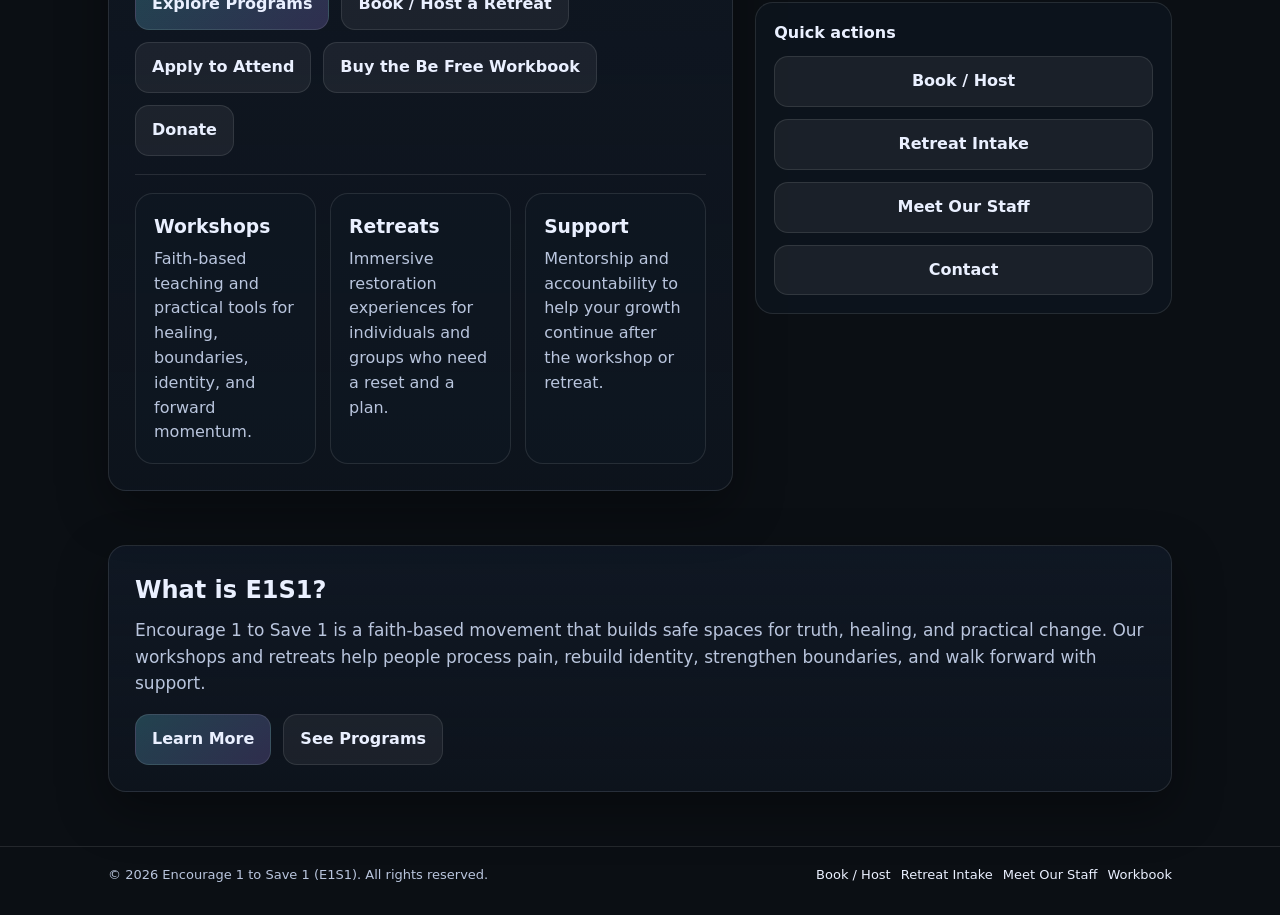
==== commit 265d1954: "Add files via upload" ====
--- a/index.html
+++ b/index.html
@@ -41,6 +41,7 @@
       <div class="nav-row">
         <button class="mobile-toggle" type="button" data-mobile-toggle>Menu</button>
         <nav class="nav-links" data-nav-links>
+          <a href="index.html">Home</a>
           <a href="about.html">About</a>
           <a href="programs.html">Programs</a>
           <a href="book.html">Book / Host</a>
